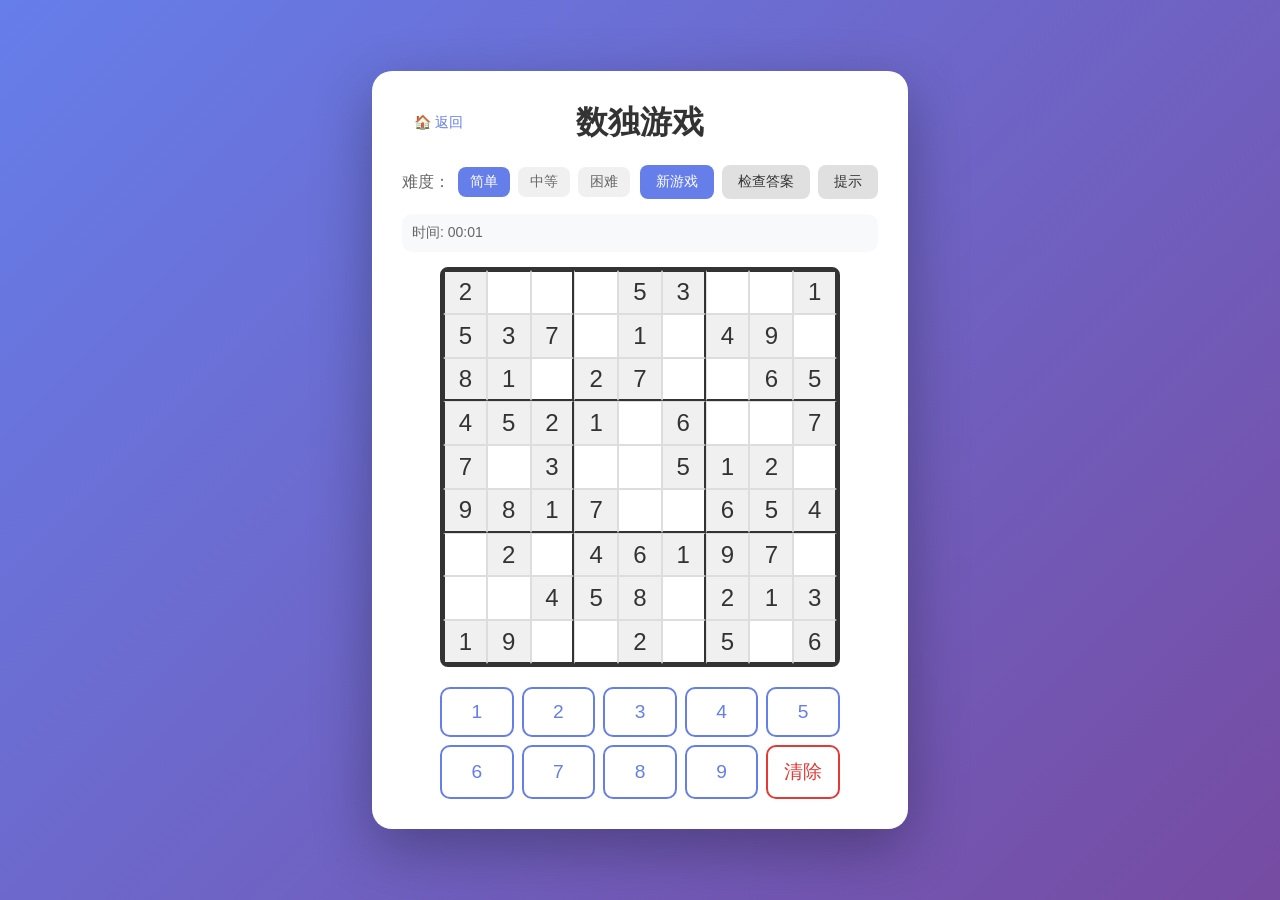
==== index.html @ 96ac4629 "feat: 初始化数学小游戏合集 包含四个数学小游戏： - 数独 (Sudoku) - 经典 9x9 数独 - 加减法练习 - 5x5 算式填空 - KenKen - 12x12 区域运算游戏 - C" ====
<!DOCTYPE html>
<html lang="zh-CN">
<head>
    <meta charset="UTF-8">
    <meta name="viewport" content="width=device-width, initial-scale=1.0">
    <title>数独游戏</title>
    <link rel="stylesheet" href="css/style.css">
</head>
<body>
    <div class="container">
        <div class="header-row">
            <a href="home.html" class="back-btn">🏠 返回</a>
            <h1>数独游戏</h1>
        </div>

        <!-- 控制面板 -->
        <div class="controls">
            <div class="difficulty">
                <label>难度：</label>
                <button class="btn btn-difficulty active" data-difficulty="easy">简单</button>
                <button class="btn btn-difficulty" data-difficulty="medium">中等</button>
                <button class="btn btn-difficulty" data-difficulty="hard">困难</button>
            </div>
            <div class="actions">
                <button class="btn btn-primary" id="newGame">新游戏</button>
                <button class="btn btn-secondary" id="checkBtn">检查答案</button>
                <button class="btn btn-secondary" id="hintBtn">提示</button>
            </div>
        </div>

        <!-- 游戏信息 -->
        <div class="game-info">
            <span id="timer">时间: 00:00</span>
            <span id="status"></span>
        </div>

        <!-- 数独网格 -->
        <div class="sudoku-board" id="board">
            <!-- 9x9 网格将由 JavaScript 动态生成 -->
        </div>

        <!-- 数字选择面板 -->
        <div class="number-pad" id="numberPad">
            <button class="num-btn" data-num="1">1</button>
            <button class="num-btn" data-num="2">2</button>
            <button class="num-btn" data-num="3">3</button>
            <button class="num-btn" data-num="4">4</button>
            <button class="num-btn" data-num="5">5</button>
            <button class="num-btn" data-num="6">6</button>
            <button class="num-btn" data-num="7">7</button>
            <button class="num-btn" data-num="8">8</button>
            <button class="num-btn" data-num="9">9</button>
            <button class="num-btn clear" data-num="0">清除</button>
        </div>
    </div>

    <script src="js/sudoku.js"></script>
    <script src="js/game.js"></script>
</body>
</html>
---- css/style.css ----
/* 基础样式 */
* {
    margin: 0;
    padding: 0;
    box-sizing: border-box;
}

body {
    font-family: 'Segoe UI', 'PingFang SC', 'Microsoft YaHei', sans-serif;
    background: linear-gradient(135deg, #667eea 0%, #764ba2 100%);
    min-height: 100vh;
    display: flex;
    justify-content: center;
    align-items: center;
    padding: 20px;
}

.container {
    background: white;
    border-radius: 20px;
    padding: 30px;
    box-shadow: 0 20px 60px rgba(0, 0, 0, 0.3);
    text-align: center;
}

.header-row {
    display: flex;
    align-items: center;
    justify-content: center;
    margin-bottom: 20px;
    position: relative;
}

.back-btn {
    position: absolute;
    left: 0;
    text-decoration: none;
    color: #667eea;
    font-size: 14px;
    padding: 6px 12px;
    border-radius: 6px;
    transition: all 0.3s ease;
}

.back-btn:hover {
    background: #667eea;
    color: white;
}

h1 {
    color: #333;
    margin-bottom: 0;
    font-size: 2rem;
}

/* 控制面板 */
.controls {
    display: flex;
    flex-wrap: wrap;
    justify-content: space-between;
    align-items: center;
    margin-bottom: 15px;
    gap: 10px;
}

.difficulty {
    display: flex;
    align-items: center;
    gap: 8px;
}

.difficulty label {
    color: #666;
    font-weight: 500;
}

.actions {
    display: flex;
    gap: 8px;
}

/* 按钮样式 */
.btn {
    padding: 8px 16px;
    border: none;
    border-radius: 8px;
    cursor: pointer;
    font-size: 14px;
    transition: all 0.3s ease;
}

.btn-primary {
    background: #667eea;
    color: white;
}

.btn-primary:hover {
    background: #5a6fd6;
}

.btn-secondary {
    background: #e0e0e0;
    color: #333;
}

.btn-secondary:hover {
    background: #d0d0d0;
}

.btn-difficulty {
    background: #f0f0f0;
    color: #666;
    padding: 6px 12px;
}

.btn-difficulty:hover {
    background: #e0e0e0;
}

.btn-difficulty.active {
    background: #667eea;
    color: white;
}

/* 游戏信息 */
.game-info {
    display: flex;
    justify-content: space-between;
    margin-bottom: 15px;
    padding: 10px;
    background: #f8f9fa;
    border-radius: 10px;
    color: #666;
    font-size: 14px;
}

#status {
    color: #667eea;
    font-weight: 500;
}

/* 数独网格 */
.sudoku-board {
    display: grid;
    grid-template-columns: repeat(9, 1fr);
    grid-template-rows: repeat(9, 1fr);
    width: 400px;
    height: 400px;
    margin: 0 auto;
    border: 3px solid #333;
    border-radius: 8px;
    background: white;
}

.cell {
    display: flex;
    justify-content: center;
    align-items: center;
    font-size: 1.5rem;
    font-weight: 500;
    cursor: pointer;
    border: 1px solid #ddd;
    transition: background-color 0.2s ease;
}

/* 3x3 宫格边框 */
.cell:nth-child(3n) {
    border-right: 2px solid #333;
}

.cell:nth-child(n+19):nth-child(-n+27),
.cell:nth-child(n+46):nth-child(-n+54) {
    border-bottom: 2px solid #333;
}

.cell:nth-child(9n+1) {
    border-left: 2px solid #333;
}

.cell:nth-child(-n+9) {
    border-top: 2px solid #333;
}

.cell:nth-child(n+73) {
    border-bottom: 2px solid #333;
}

/* 单元格状态 */
.cell.fixed {
    background: #f0f0f0;
    color: #333;
    cursor: default;
}

.cell.editable {
    color: #667eea;
}

.cell.selected {
    background: #e3f2fd;
}

.cell.highlighted {
    background: #f5f5f5;
}

.cell.error {
    background: #ffebee;
    color: #e53935;
}

.cell:hover:not(.fixed) {
    background: #f0f7ff;
}

/* 数字选择面板 */
.number-pad {
    display: grid;
    grid-template-columns: repeat(5, 1fr);
    gap: 8px;
    margin-top: 20px;
    max-width: 400px;
    margin-left: auto;
    margin-right: auto;
}

.num-btn {
    padding: 12px;
    font-size: 1.2rem;
    font-weight: 500;
    border: 2px solid #667eea;
    border-radius: 10px;
    background: white;
    color: #667eea;
    cursor: pointer;
    transition: all 0.2s ease;
}

.num-btn:hover {
    background: #667eea;
    color: white;
}

.num-btn.clear {
    border-color: #e53935;
    color: #e53935;
}

.num-btn.clear:hover {
    background: #e53935;
    color: white;
}

/* 响应式设计 */
@media (max-width: 500px) {
    .container {
        padding: 20px;
    }

    .sudoku-board {
        width: 320px;
        height: 320px;
    }

    .cell {
        font-size: 1.2rem;
    }

    .controls {
        flex-direction: column;
        align-items: flex-start;
    }

    .number-pad {
        grid-template-columns: repeat(5, 1fr);
        max-width: 320px;
    }
}

/* 完成动画 */
@keyframes celebrate {
    0%, 100% { transform: scale(1); }
    50% { transform: scale(1.05); }
}

.celebrate {
    animation: celebrate 0.5s ease-in-out 3;
}
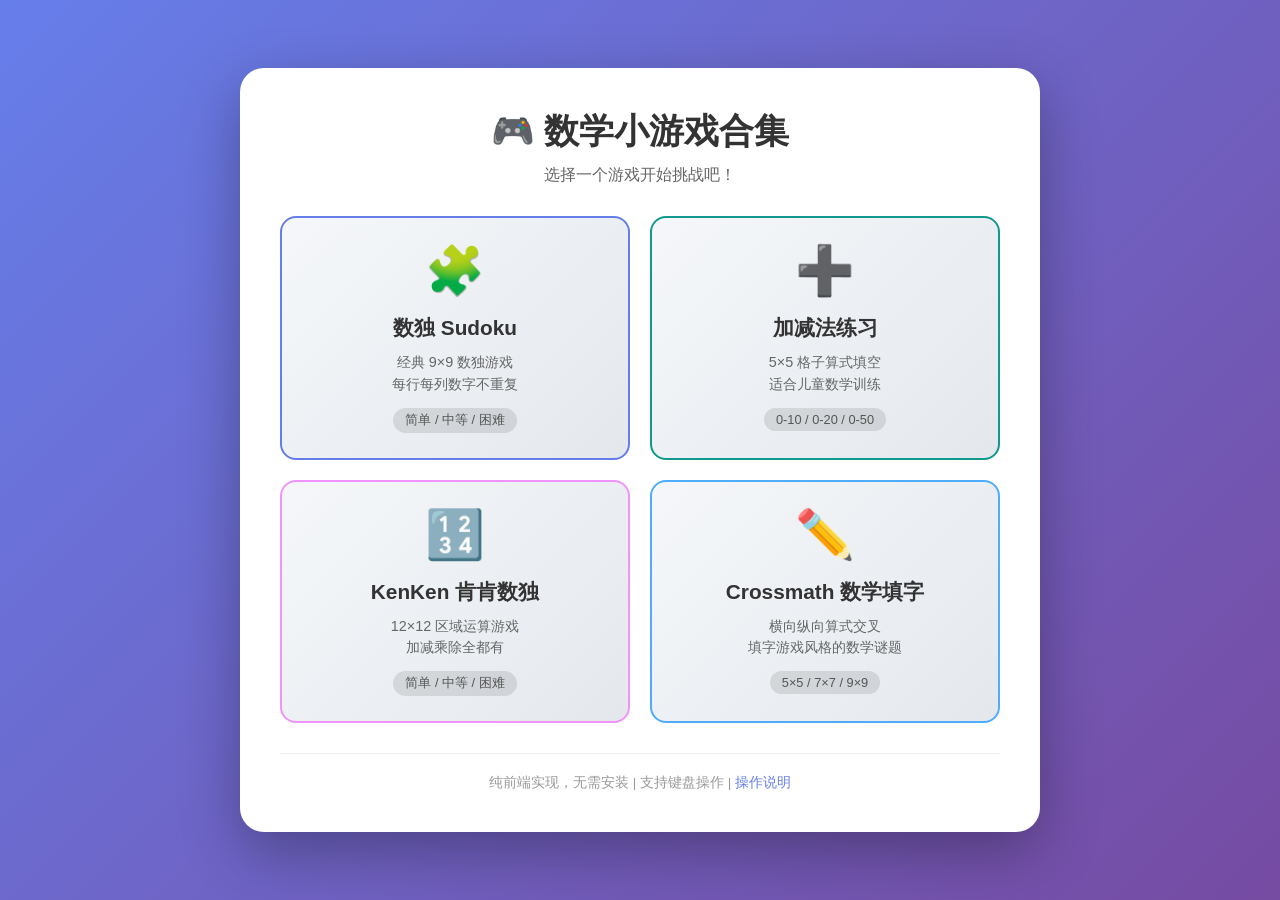
==== commit 4be7252c: "refactor: 将 home.html 改为 index.html 作为首页 - 重命名 index.html -> sudoku.html（数独游戏） - 重命名 home.html -> in" ====
--- a/index.html
+++ b/index.html
@@ -3,58 +3,212 @@
 <head>
     <meta charset="UTF-8">
     <meta name="viewport" content="width=device-width, initial-scale=1.0">
-    <title>数独游戏</title>
-    <link rel="stylesheet" href="css/style.css">
+    <title>数学小游戏合集</title>
+    <style>
+        * {
+            margin: 0;
+            padding: 0;
+            box-sizing: border-box;
+        }
+
+        body {
+            font-family: 'Segoe UI', 'PingFang SC', 'Microsoft YaHei', sans-serif;
+            min-height: 100vh;
+            background: linear-gradient(135deg, #667eea 0%, #764ba2 100%);
+            display: flex;
+            justify-content: center;
+            align-items: center;
+            padding: 20px;
+        }
+
+        .container {
+            background: white;
+            border-radius: 24px;
+            padding: 40px;
+            box-shadow: 0 20px 60px rgba(0, 0, 0, 0.3);
+            text-align: center;
+            max-width: 800px;
+            width: 100%;
+        }
+
+        h1 {
+            color: #333;
+            font-size: 2.2rem;
+            margin-bottom: 10px;
+        }
+
+        .subtitle {
+            color: #666;
+            font-size: 1rem;
+            margin-bottom: 30px;
+        }
+
+        .games-grid {
+            display: grid;
+            grid-template-columns: repeat(2, 1fr);
+            gap: 20px;
+            margin-bottom: 30px;
+        }
+
+        .game-card {
+            background: linear-gradient(135deg, #f5f7fa 0%, #e4e8ec 100%);
+            border-radius: 16px;
+            padding: 25px;
+            cursor: pointer;
+            transition: all 0.3s ease;
+            border: 2px solid transparent;
+            text-decoration: none;
+            color: inherit;
+        }
+
+        .game-card:hover {
+            transform: translateY(-5px);
+            box-shadow: 0 10px 30px rgba(0, 0, 0, 0.15);
+        }
+
+        .game-card:nth-child(1) { border-color: #667eea; }
+        .game-card:nth-child(1):hover { background: linear-gradient(135deg, #667eea 0%, #764ba2 100%); }
+        .game-card:nth-child(1):hover * { color: white; }
+
+        .game-card:nth-child(2) { border-color: #11998e; }
+        .game-card:nth-child(2):hover { background: linear-gradient(135deg, #11998e 0%, #38ef7d 100%); }
+        .game-card:nth-child(2):hover * { color: white; }
+
+        .game-card:nth-child(3) { border-color: #f093fb; }
+        .game-card:nth-child(3):hover { background: linear-gradient(135deg, #f093fb 0%, #f5576c 100%); }
+        .game-card:nth-child(3):hover * { color: white; }
+
+        .game-card:nth-child(4) { border-color: #4facfe; }
+        .game-card:nth-child(4):hover { background: linear-gradient(135deg, #4facfe 0%, #00f2fe 100%); }
+        .game-card:nth-child(4):hover * { color: white; }
+
+        .game-icon {
+            font-size: 3rem;
+            margin-bottom: 15px;
+        }
+
+        .game-card h2 {
+            color: #333;
+            font-size: 1.3rem;
+            margin-bottom: 10px;
+        }
+
+        .game-card p {
+            color: #666;
+            font-size: 0.9rem;
+            line-height: 1.5;
+        }
+
+        .game-card .difficulty {
+            display: inline-block;
+            background: rgba(0, 0, 0, 0.1);
+            padding: 4px 12px;
+            border-radius: 20px;
+            font-size: 0.8rem;
+            margin-top: 12px;
+            color: #555;
+        }
+
+        .footer {
+            color: #999;
+            font-size: 0.85rem;
+            padding-top: 20px;
+            border-top: 1px solid #eee;
+        }
+
+        .footer a {
+            color: #667eea;
+            text-decoration: none;
+        }
+
+        @media (max-width: 600px) {
+            .container {
+                padding: 25px;
+            }
+
+            h1 {
+                font-size: 1.6rem;
+            }
+
+            .games-grid {
+                grid-template-columns: 1fr;
+            }
+
+            .game-card {
+                padding: 20px;
+            }
+
+            .game-icon {
+                font-size: 2.5rem;
+            }
+        }
+    </style>
 </head>
 <body>
     <div class="container">
-        <div class="header-row">
-            <a href="home.html" class="back-btn">🏠 返回</a>
-            <h1>数独游戏</h1>
+        <h1>🎮 数学小游戏合集</h1>
+        <p class="subtitle">选择一个游戏开始挑战吧！</p>
+
+        <div class="games-grid">
+            <!-- 数独 -->
+            <a href="sudoku.html" class="game-card">
+                <div class="game-icon">🧩</div>
+                <h2>数独 Sudoku</h2>
+                <p>经典 9×9 数独游戏<br>每行每列数字不重复</p>
+                <span class="difficulty">简单 / 中等 / 困难</span>
+            </a>
+
+            <!-- 加减法练习 -->
+            <a href="math.html" class="game-card">
+                <div class="game-icon">➕</div>
+                <h2>加减法练习</h2>
+                <p>5×5 格子算式填空<br>适合儿童数学训练</p>
+                <span class="difficulty">0-10 / 0-20 / 0-50</span>
+            </a>
+
+            <!-- KenKen -->
+            <a href="kenken.html" class="game-card">
+                <div class="game-icon">🔢</div>
+                <h2>KenKen 肯肯数独</h2>
+                <p>12×12 区域运算游戏<br>加减乘除全都有</p>
+                <span class="difficulty">简单 / 中等 / 困难</span>
+            </a>
+
+            <!-- Crossmath -->
+            <a href="crossmath.html" class="game-card">
+                <div class="game-icon">✏️</div>
+                <h2>Crossmath 数学填字</h2>
+                <p>横向纵向算式交叉<br>填字游戏风格的数学谜题</p>
+                <span class="difficulty">5×5 / 7×7 / 9×9</span>
+            </a>
         </div>
 
-        <!-- 控制面板 -->
-        <div class="controls">
-            <div class="difficulty">
-                <label>难度：</label>
-                <button class="btn btn-difficulty active" data-difficulty="easy">简单</button>
-                <button class="btn btn-difficulty" data-difficulty="medium">中等</button>
-                <button class="btn btn-difficulty" data-difficulty="hard">困难</button>
-            </div>
-            <div class="actions">
-                <button class="btn btn-primary" id="newGame">新游戏</button>
-                <button class="btn btn-secondary" id="checkBtn">检查答案</button>
-                <button class="btn btn-secondary" id="hintBtn">提示</button>
-            </div>
-        </div>
-
-        <!-- 游戏信息 -->
-        <div class="game-info">
-            <span id="timer">时间: 00:00</span>
-            <span id="status"></span>
-        </div>
-
-        <!-- 数独网格 -->
-        <div class="sudoku-board" id="board">
-            <!-- 9x9 网格将由 JavaScript 动态生成 -->
-        </div>
-
-        <!-- 数字选择面板 -->
-        <div class="number-pad" id="numberPad">
-            <button class="num-btn" data-num="1">1</button>
-            <button class="num-btn" data-num="2">2</button>
-            <button class="num-btn" data-num="3">3</button>
-            <button class="num-btn" data-num="4">4</button>
-            <button class="num-btn" data-num="5">5</button>
-            <button class="num-btn" data-num="6">6</button>
-            <button class="num-btn" data-num="7">7</button>
-            <button class="num-btn" data-num="8">8</button>
-            <button class="num-btn" data-num="9">9</button>
-            <button class="num-btn clear" data-num="0">清除</button>
+        <div class="footer">
+            <p>纯前端实现，无需安装 | 支持键盘操作 | <a href="#" onclick="showHelp(); return false;">操作说明</a></p>
         </div>
     </div>
 
-    <script src="js/sudoku.js"></script>
-    <script src="js/game.js"></script>
+    <script>
+        function showHelp() {
+            alert('🎮 操作说明：\n\n' +
+                '🖱️ 鼠标操作：\n' +
+                '• 点击格子选中\n' +
+                '• 点击数字面板填入\n\n' +
+                '⌨️ 键盘操作：\n' +
+                '• 数字键 1-9：填入数字\n' +
+                '• 方向键：移动选择\n' +
+                '• 退格/删除键：清除\n\n' +
+                '祝你游戏愉快！');
+        }
+
+        // 添加键盘快捷键
+        document.addEventListener('keydown', (e) => {
+            const key = e.key;
+            if (key >= '1' && key <= '4') {
+                const games = ['sudoku.html', 'math.html', 'kenken.html', 'crossmath.html'];
+                window.location.href = games[parseInt(key) - 1];
+            }
+        });
+    </script>
 </body>
 </html>
